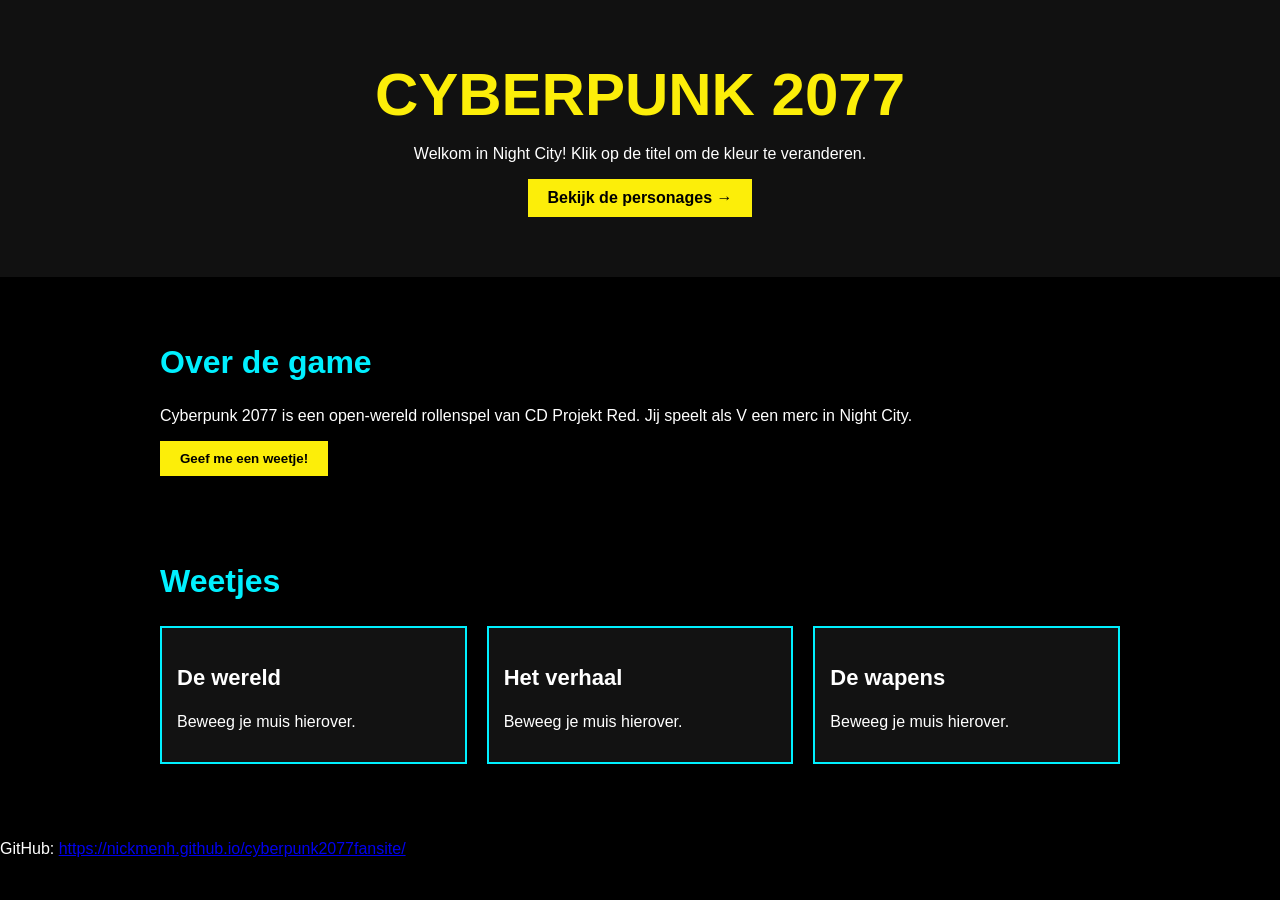
==== index.html @ 8bd8d2fa "Add files via upload" ====
<!DOCTYPE html>
<html lang="nl">
<head>
<meta charset="UTF-8">
<title>Cyberpunk 2077 Fansite</title>
<link rel="stylesheet" href="style.css">
</head>
<body>

<header id="kop">
<h1 id="titel">CYBERPUNK 2077</h1>
<p>Welkom in Night City! Klik op de titel om de kleur te veranderen.</p>
<a class="knop" href="personages.html">Bekijk de personages &rarr;</a>
</header>

<main>
<section>
<h2>Over de game</h2>
<p id="uitleg">
Cyberpunk 2077 is een open-wereld rollenspel van CD Projekt Red.
Jij speelt als V een merc in Night City.
</p>
<button onclick="toonFeit()">Geef me een weetje!</button>
</section>

<section>
<h2>Weetjes</h2>
<div class="grid">
<div class="kaart" id="kaart1" onmouseover="veranderTekst('kaart1', 'Night City is gigantisch!')">
<h3>De wereld</h3>
<p>Beweeg je muis hierover.</p>
</div>
<div class="kaart" id="kaart2" onmouseover="veranderTekst('kaart2', 'Keanu Reeves speelt Johnny Silverhand!')">
<h3>Het verhaal</h3>
<p>Beweeg je muis hierover.</p>
</div>
<div class="kaart" id="kaart3" onmouseover="veranderTekst('kaart3', 'Je kiest zelf je cyberware!')">
<h3>De wapens</h3>
<p>Beweeg je muis hierover.</p>
</div>
</div>
</section>
</main>
<footer><p>GitHub: <a href=https://nickmenh.github.io/cyberpunk2077fansite/>https://nickmenh.github.io/cyberpunk2077fansite/</a></p></footer>
<script src="script.js"></script>
</body>
</html>
---- style.css ----
body {
  margin: 0;
  font-family: Arial, sans-serif;
  color: white;
  background-color: black;
  background-image: url("images/achtergrond1.jpg");
  background-size: cover;
  background-attachment: fixed;
}

h1 { font-size: 60px; color: #fcee09; margin: 0; }
h2 { font-size: 32px; color: #00f0ff; }
h3 { font-size: 22px; }
p  { font-size: 16px; }

#kop {
  text-align: center;
  padding: 60px 20px;
  background-color: #111;
  background-image: url("images/achtergrond2.jpg");
  background-size: cover;
  background-position: center;
}

#titel { cursor: pointer; }

.knop, button {
display: inline-block;
background-color: #fcee09;
color: black;
padding: 10px 20px;
border: none;
text-decoration: none;
font-weight: bold;
cursor: pointer;
}
.knop:hover, button:hover { background-color: #ff003c; color: white; }

main { max-width: 1000px; margin: auto; padding: 20px; }
section { background-color: rgba(0, 0, 0, 0.7); padding: 20px; margin-bottom: 20px; }

.grid {
display: grid;
grid-template-columns: repeat(3, 1fr);
gap: 20px;
}

.kaart {
background-color: rgba(20, 20, 20, 0.9);
border: 2px solid #00f0ff;
padding: 15px;
}


.kaart img {
width: 100%;
height: 300px;
object-fit: cover;
margin-top: 10px;
border: 2px solid #fcee09;
}
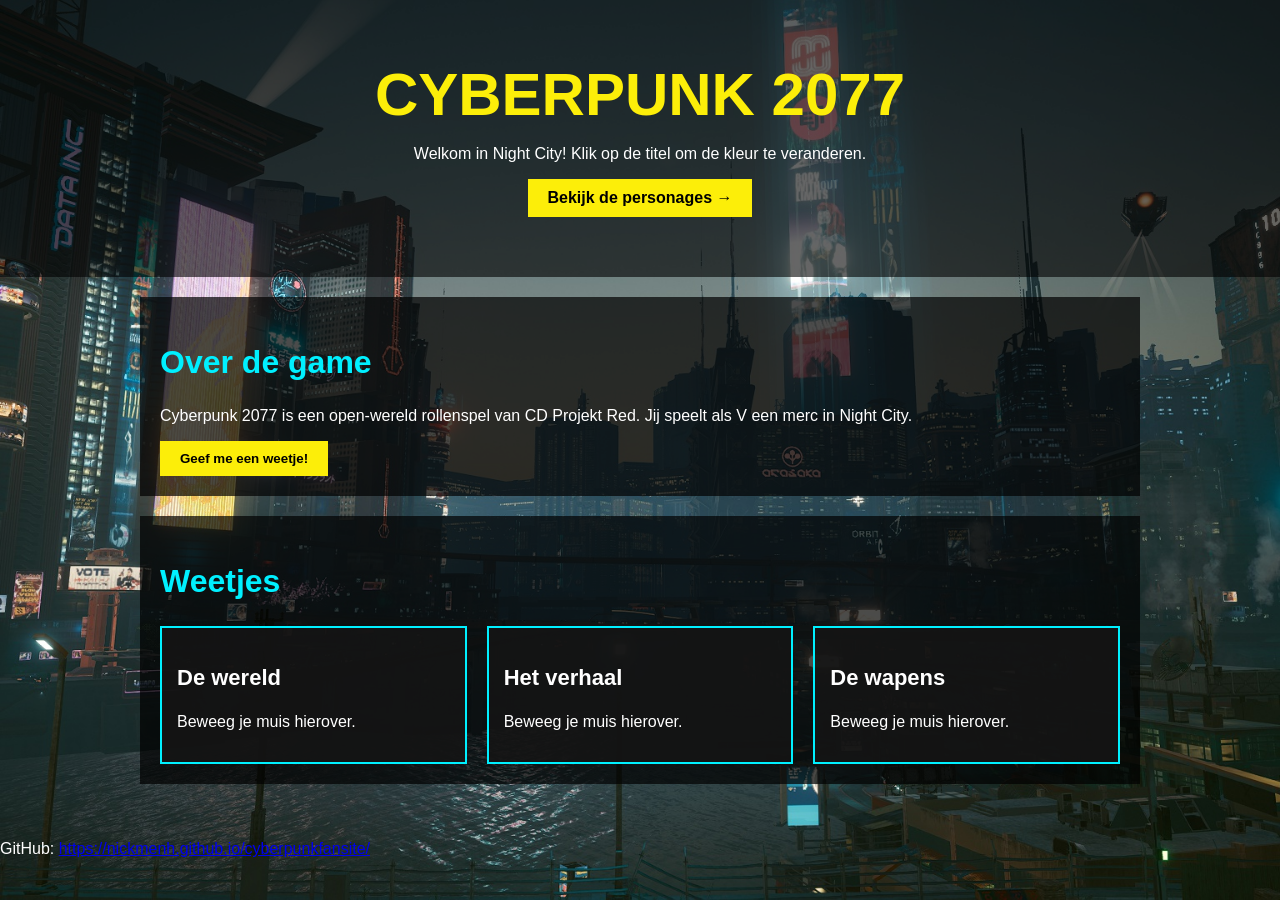
==== commit a87e414d: "Add files via upload" ====
--- a/index.html
+++ b/index.html
@@ -5,7 +5,7 @@
 <title>Cyberpunk 2077 Fansite</title>
 <link rel="stylesheet" href="style.css">
 </head>
-<body>
+<body class="voorpagina">
 
 <header id="kop">
 <h1 id="titel">CYBERPUNK 2077</h1>
@@ -41,7 +41,7 @@
 </div>
 </section>
 </main>
-<footer><p>GitHub: <a href=https://nickmenh.github.io/cyberpunk2077fansite/>https://nickmenh.github.io/cyberpunk2077fansite/</a></p></footer>
+<footer><p>GitHub: <a href="https://nickmenh.github.io/cyberpunkfansite/">https://nickmenh.github.io/cyberpunkfansite/</a></p></footer>
 <script src="script.js"></script>
 </body>
 </html>
--- a/style.css
+++ b/style.css
@@ -3,8 +3,12 @@
   font-family: Arial, sans-serif;
   color: white;
   background-color: black;
-  background-image: url("images/achtergrond1.jpg");
+}
+
+.voorpagina {
+  background-image: url("nightcity.jpg");
   background-size: cover;
+  background-position: center;
   background-attachment: fixed;
 }
 
@@ -16,10 +20,7 @@
 #kop {
   text-align: center;
   padding: 60px 20px;
-  background-color: #111;
-  background-image: url("images/achtergrond2.jpg");
-  background-size: cover;
-  background-position: center;
+  background-color: rgba(0, 0, 0, 0.6);
 }
 
 #titel { cursor: pointer; }
